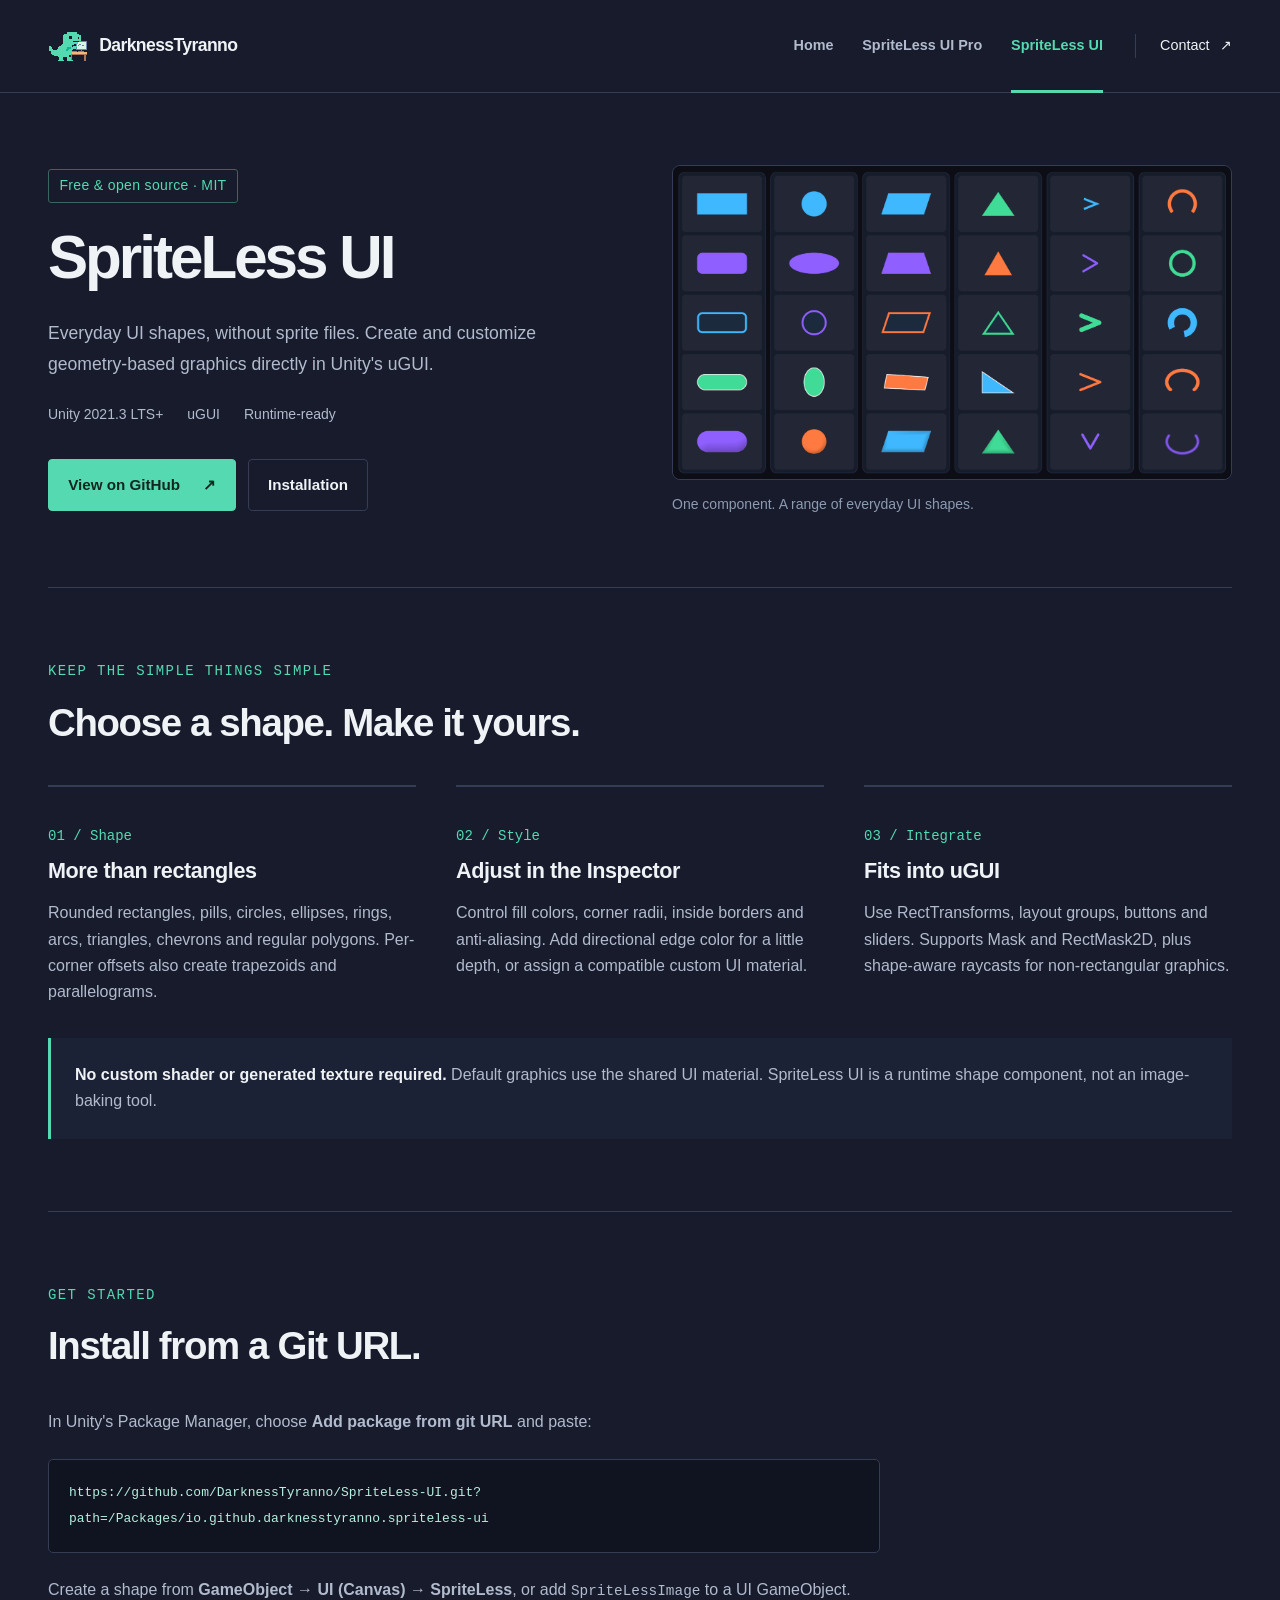
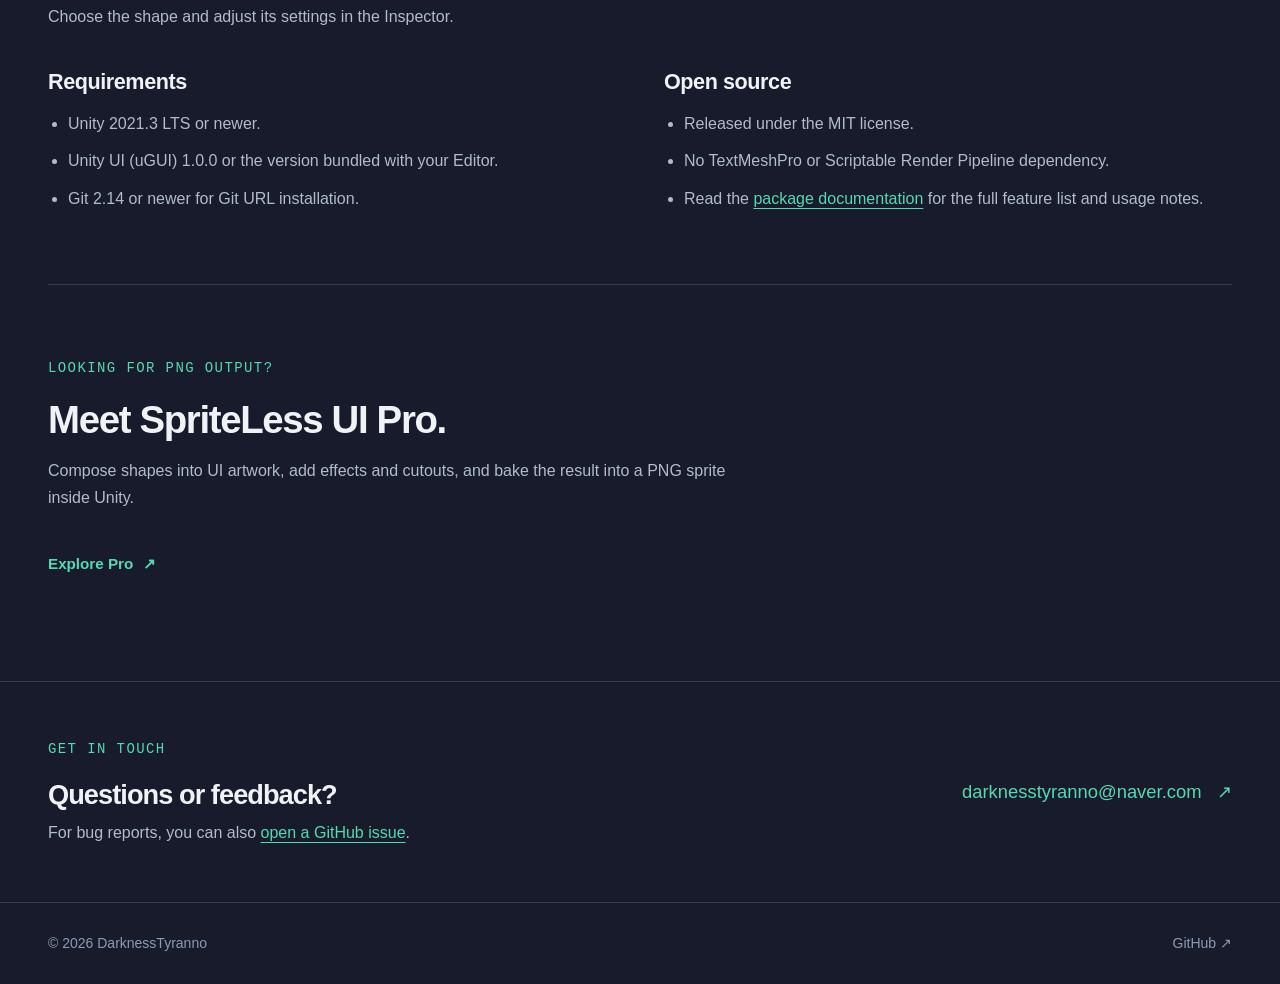
==== spriteless-ui/index.html @ c5935860 "feat: launch DarknessTyranno publisher website" ====
<!doctype html>
<html lang="en">
<head>
  <meta charset="utf-8">
  <meta name="viewport" content="width=device-width, initial-scale=1">
  <meta name="description" content="Free, MIT-licensed procedural graphics for Unity uGUI. Create rounded rectangles, circles, polygons, rings and more without sprite files.">
  <meta name="theme-color" content="#171b2c">
  <title>SpriteLess UI — Free procedural uGUI shapes | DarknessTyranno</title>
  <link rel="canonical" href="https://darknesstyranno.github.io/spriteless-ui/">
  <link rel="icon" type="image/png" href="../assets/dinosaur.png">
  <link rel="stylesheet" href="../styles.css">
</head>
<body>
  <a class="skip-link" href="#main">Skip to content</a>
  <header class="site-header"><div class="shell header-inner">
    <a class="brand" href="../" aria-label="DarknessTyranno home"><img src="../assets/dinosaur.png" width="40" height="40" alt=""><span>DarknessTyranno</span></a>
    <nav class="main-nav" aria-label="Main navigation"><a href="../">Home</a><a href="../spriteless-ui-pro/">SpriteLess UI Pro</a><a href="./" aria-current="page">SpriteLess UI</a></nav>
    <a class="header-contact" href="mailto:darknesstyranno@naver.com">Contact <span aria-hidden="true">↗</span></a>
  </div></header>
  <main id="main">
    <section class="shell asset-hero" aria-labelledby="core-heading">
      <div>
        <span class="tag tag-mint">Free &amp; open source · MIT</span>
        <h1 id="core-heading">SpriteLess UI</h1>
        <p class="lead">Everyday UI shapes, without sprite files. Create and customize geometry-based graphics directly in Unity's uGUI.</p>
        <div class="asset-meta"><span>Unity 2021.3 LTS+</span><span>uGUI</span><span>Runtime-ready</span></div>
        <div class="button-row"><a class="button" href="https://github.com/DarknessTyranno/SpriteLess-UI">View on GitHub <span aria-hidden="true">↗</span></a><a class="button button-secondary" href="#installation">Installation</a></div>
      </div>
      <figure><div class="core-preview"><img src="../assets/core-shapes.png" width="1562" height="875" alt="SpriteLess UI examples: rectangles, circles, quadrilaterals, triangles, chevrons and arcs with different borders and edge effects."></div><figcaption class="figure-caption">One component. A range of everyday UI shapes.</figcaption></figure>
    </section>

    <section class="shell section" aria-labelledby="features-heading">
      <div class="section-heading"><p class="eyebrow">Keep the simple things simple</p><h2 id="features-heading">Choose a shape. Make it yours.</h2></div>
      <div class="feature-grid">
        <article class="feature"><p class="feature-label">01 / Shape</p><h3>More than rectangles</h3><p>Rounded rectangles, pills, circles, ellipses, rings, arcs, triangles, chevrons and regular polygons. Per-corner offsets also create trapezoids and parallelograms.</p></article>
        <article class="feature"><p class="feature-label">02 / Style</p><h3>Adjust in the Inspector</h3><p>Control fill colors, corner radii, inside borders and anti-aliasing. Add directional edge color for a little depth, or assign a compatible custom UI material.</p></article>
        <article class="feature"><p class="feature-label">03 / Integrate</p><h3>Fits into uGUI</h3><p>Use RectTransforms, layout groups, buttons and sliders. Supports Mask and RectMask2D, plus shape-aware raycasts for non-rectangular graphics.</p></article>
      </div>
      <aside class="note"><p><strong>No custom shader or generated texture required.</strong> Default graphics use the shared UI material. SpriteLess UI is a runtime shape component, not an image-baking tool.</p></aside>
    </section>

    <section class="shell section" id="installation" aria-labelledby="installation-heading">
      <div class="section-heading"><p class="eyebrow">Get started</p><h2 id="installation-heading">Install from a Git URL.</h2></div>
      <div class="install-copy">
        <p>In Unity's Package Manager, choose <strong>Add package from git URL</strong> and paste:</p>
        <pre class="code-block"><code>https://github.com/DarknessTyranno/SpriteLess-UI.git?path=/Packages/io.github.darknesstyranno.spriteless-ui</code></pre>
        <p style="margin-top: 1.5rem">Create a shape from <strong>GameObject → UI (Canvas) → SpriteLess</strong>, or add <code>SpriteLessImage</code> to a UI GameObject. Choose the shape and adjust its settings in the Inspector.</p>
      </div>
      <div class="requirements" style="margin-top: 2.5rem">
        <div><h3>Requirements</h3><ul><li>Unity 2021.3 LTS or newer.</li><li>Unity UI (uGUI) 1.0.0 or the version bundled with your Editor.</li><li>Git 2.14 or newer for Git URL installation.</li></ul></div>
        <div><h3>Open source</h3><ul><li>Released under the MIT license.</li><li>No TextMeshPro or Scriptable Render Pipeline dependency.</li><li>Read the <a href="https://github.com/DarknessTyranno/SpriteLess-UI/blob/main/Packages/io.github.darknesstyranno.spriteless-ui/README.md">package documentation</a> for the full feature list and usage notes.</li></ul></div>
      </div>
    </section>

    <section class="shell section" aria-labelledby="pro-link-heading"><div class="section-heading"><p class="eyebrow">Looking for PNG output?</p><h2 id="pro-link-heading">Meet SpriteLess UI Pro.</h2><p>Compose shapes into UI artwork, add effects and cutouts, and bake the result into a PNG sprite inside Unity.</p></div><a class="text-link" href="../spriteless-ui-pro/">Explore Pro <span aria-hidden="true">↗</span></a></section>
    <section class="contact-section" aria-labelledby="contact-heading"><div class="shell contact-inner"><div><p class="eyebrow">Get in touch</p><h2 id="contact-heading">Questions or feedback?</h2><p>For bug reports, you can also <a class="inline-link" href="https://github.com/DarknessTyranno/SpriteLess-UI/issues">open a GitHub issue</a>.</p></div><a class="contact-email" href="mailto:darknesstyranno@naver.com?subject=SpriteLess%20UI">darknesstyranno@naver.com <span aria-hidden="true">↗</span></a></div></section>
  </main>
  <footer class="shell site-footer"><p>© 2026 DarknessTyranno</p><a href="https://github.com/DarknessTyranno">GitHub <span aria-hidden="true">↗</span></a></footer>
</body>
</html>
---- styles.css ----
:root {
  color-scheme: dark;
  --bg: #171b2c;
  --panel: #1c2235;
  --panel-hover: #222a3f;
  --ink: #f0f3f6;
  --muted: #b1bbcc;
  --subtle: #8d9bb2;
  --line: #343d53;
  --mint: #55d9b0;
  --gold: #dccca9;
  font-family: -apple-system, BlinkMacSystemFont, "Segoe UI", sans-serif;
  font-size: 16px;
  background: var(--bg);
  color: var(--ink);
}
* { box-sizing: border-box; }
html { scroll-behavior: smooth; scroll-padding-top: 1.5rem; }
body { margin: 0; line-height: 1.65; overflow-wrap: anywhere; }
a { color: inherit; text-decoration: none; }
a:focus-visible, summary:focus-visible { outline: 3px solid var(--mint); outline-offset: 6px; }
img { display: block; max-width: 100%; height: auto; }
h1, h2, h3, p, figure { margin: 0; }
h1, h2, h3 { line-height: 1.15; }
h1 { font-size: clamp(2.7rem, 4.7vw, 4.25rem); font-weight: 720; letter-spacing: -.05em; }
h2 { font-size: clamp(1.8rem, 3vw, 2.5rem); letter-spacing: -.035em; font-weight: 650; }
h3 { font-size: 1.35rem; letter-spacing: -.02em; font-weight: 650; }
p { color: var(--muted); }
::selection { background: var(--mint); color: var(--bg); }
.shell { width: min(1184px, calc(100% - 6rem)); margin-inline: auto; }
.shell > *, .home-hero > *, .asset-hero > *, .tool-grid > *, .component > * { min-width: 0; }
.skip-link { position: absolute; z-index: 10; top: .5rem; left: 1rem; padding: .75rem 1rem; background: var(--mint); color: var(--bg); transform: translateY(-200%); }
.skip-link:focus { transform: translateY(0); }
.site-header { border-bottom: 1px solid var(--line); }
.header-inner { display: flex; flex-wrap: wrap; min-height: 92px; align-items: center; gap: 2rem; }
.brand { display: flex; align-items: center; gap: .7rem; max-width: 100%; font-size: 1.1rem; font-weight: 700; letter-spacing: -.035em; }
.brand img { image-rendering: pixelated; flex: 0 0 40px; }
.main-nav { display: flex; flex-wrap: wrap; align-self: stretch; margin-left: auto; gap: 0 1.8rem; }
.main-nav a { display: flex; align-items: center; min-height: 48px; position: relative; color: var(--muted); font-size: .9rem; font-weight: 550; }
.main-nav a:hover, .header-contact:hover, .site-footer a:hover { color: var(--mint); }
.main-nav a[aria-current="page"] { color: var(--mint); }
.main-nav a[aria-current="page"]::after { content: ""; position: absolute; height: 3px; inset: auto 0 -1px; background: var(--mint); }
.header-contact { font-size: .9rem; white-space: nowrap; padding-left: 1.5rem; border-left: 1px solid var(--line); }
.header-contact span { margin-left: .4rem; }
.eyebrow { color: var(--mint); font-family: ui-monospace, "Cascadia Code", monospace; font-size: .875rem; letter-spacing: .1em; text-transform: uppercase; margin-bottom: 1.1rem; }
.accent { color: var(--mint); }
.lead { font-size: 1.17rem; line-height: 1.75; max-width: 35rem; margin-top: 1.6rem; }
.home-hero { display: grid; grid-template-columns: 1fr 1.13fr; align-items: center; gap: 2.75rem; padding-block: 6.25rem 6.75rem; }
.hero-copy .button { margin-top: 2.25rem; }
.brand-art img { width: 100%; image-rendering: pixelated; }
.button { display: inline-flex; justify-content: center; align-items: center; gap: 1.4rem; min-height: 48px; padding: .8rem 1.2rem; background: var(--mint); color: #12271f; border: 1px solid var(--mint); border-radius: 4px; font-size: .95rem; font-weight: 650; transition: background .15s, transform .15s; }
.button:hover { background: #7de9c7; transform: translateY(-2px); }
.button-secondary { background: transparent; border-color: var(--line); color: var(--ink); }
.button-secondary:hover { background: var(--panel-hover); }
.button-row { display: flex; flex-wrap: wrap; gap: .75rem; margin-top: 2rem; }
.section { padding-block: 4.5rem; border-top: 1px solid var(--line); }
.section-heading { margin-bottom: 2.5rem; }
.section-heading p:not(.eyebrow) { margin-top: 1rem; max-width: 44rem; }
.tools-section { padding-top: 3.5rem; }
.tool-grid { display: grid; grid-template-columns: repeat(2, 1fr); gap: 1.5rem; }
.tool-card { display: flex; flex-direction: column; padding: 2rem; border: 1px solid var(--line); border-radius: 8px; background: var(--panel); transition: background .2s, border-color .2s; }
.tool-card:hover { background: var(--panel-hover); border-color: var(--mint); }
.tool-card-top { display: flex; justify-content: space-between; flex-wrap: wrap; align-items: center; gap: .5rem; margin-bottom: 2.5rem; }
.tool-number { font-family: ui-monospace, monospace; color: var(--subtle); font-size: .875rem; }
.tag { display: inline-flex; width: fit-content; max-width: 100%; font-size: .875rem; line-height: 1.4; letter-spacing: .025em; padding: .4rem .65rem; color: var(--gold); border: 1px solid #5b5147; border-radius: 3px; }
.tag-mint { color: var(--mint); border-color: #39665d; }
.tool-card h3 { font-size: 1.8rem; }
.tool-card p { margin-top: 1rem; margin-bottom: 2rem; }
.text-link { display: inline-flex; gap: .6rem; align-items: center; color: var(--mint); font-size: .95rem; font-weight: 600; margin-top: auto; }
a.text-link:hover { text-decoration: underline; text-underline-offset: 5px; }
.contact-section { border-top: 1px solid var(--line); border-bottom: 1px solid var(--line); margin-top: 2rem; }
.contact-inner { display: flex; justify-content: space-between; align-items: center; gap: 2rem; padding-block: 3.5rem; }
.contact-inner h2 { font-size: 1.7rem; }
.contact-inner p:not(.eyebrow) { margin-top: .6rem; }
.contact-email { color: var(--mint); font-size: 1.15rem; text-underline-offset: 6px; overflow-wrap: anywhere; }
.contact-email:hover { text-decoration: underline; }
.contact-email span { margin-left: .65rem; }
.site-footer { display: flex; justify-content: space-between; gap: 1rem; padding-block: 1.8rem; font-size: .875rem; }
.site-footer p, .site-footer a { color: var(--subtle); }
.asset-hero { display: grid; grid-template-columns: 1fr 1fr; align-items: center; gap: 4rem; padding-block: 4.5rem; }
.asset-hero h1 { margin-top: 1.25rem; }
.asset-hero .lead { font-size: 1.1rem; }
.asset-hero h1 .pro-label { font-weight: 500; color: var(--mint); }
.asset-meta { display: flex; flex-wrap: wrap; gap: .75rem 1.5rem; margin-top: 1.5rem; font-size: .875rem; color: var(--muted); }
.showcase-board { display: grid; grid-template-columns: repeat(2, minmax(0, 1fr)); gap: .85rem; background: #131725; border: 1px solid var(--line); padding: 1.1rem; border-radius: 10px; }
.showcase-tile { display: grid; place-items: center; min-height: 128px; padding: .7rem; background: #232a3e; border-radius: 5px; }
.showcase-tile img { width: 100%; max-height: 150px; object-fit: contain; }
.showcase-tile.tall { grid-row: span 2; }
.showcase-tile.tall img { max-height: 290px; }
.figure-caption { margin-top: .9rem; color: var(--subtle); font-size: .875rem; line-height: 1.5; }
.feature-grid { display: grid; grid-template-columns: repeat(3, 1fr); gap: 2.5rem; }
.feature { border-top: 2px solid var(--line); padding-top: 1.4rem; }
.feature .feature-label { font-size: .875rem; color: var(--mint); font-family: ui-monospace, monospace; margin-bottom: .7rem; }
.feature p { margin-top: 1rem; }
.gallery { display: grid; grid-template-columns: repeat(3, 1fr); gap: 1rem; }
.gallery figure { background: var(--panel); border: 1px solid var(--line); border-radius: 6px; overflow: hidden; }
.gallery .gallery-image { display: grid; place-items: center; min-height: 210px; padding: 1.6rem; background: #20273a; }
.gallery img { width: 100%; max-height: 170px; object-fit: contain; }
.gallery figcaption { padding: 1rem 1.2rem; color: var(--muted); font-size: .95rem; }
.steps { display: grid; grid-template-columns: repeat(3, 1fr); gap: 2rem; list-style: none; padding: 0; margin: 0; counter-reset: steps; }
.steps li { counter-increment: steps; border-left: 1px solid var(--line); padding-left: 1.5rem; }
.steps li::before { content: "0" counter(steps); display: block; color: var(--mint); font-family: ui-monospace, monospace; margin-bottom: 1.3rem; }
.steps p { margin-top: .9rem; }
.component-list { border-top: 1px solid var(--line); }
.component { display: grid; grid-template-columns: 1fr 2fr; gap: 2.5rem; padding-block: 1.65rem; border-bottom: 1px solid var(--line); }
.component h3 { font-size: 1.1rem; }
.component .component-kind { display: block; margin-top: .5rem; font-size: .875rem; color: var(--subtle); }
.component p { max-width: 46rem; }
.note { margin-top: 2rem; padding: 1.5rem; border-left: 3px solid var(--mint); background: var(--panel); }
.note strong { color: var(--ink); }
.note p + p { margin-top: .8rem; }
.requirements { display: grid; grid-template-columns: 1fr 1fr; gap: 3rem; }
.requirements ul { color: var(--muted); margin: 1rem 0 0; padding-left: 1.25rem; }
.requirements li + li { margin-top: .7rem; }
.requirements a { color: var(--mint); text-decoration: underline; text-underline-offset: 4px; }
.core-preview { border: 1px solid var(--line); border-radius: 8px; overflow: hidden; }
.core-preview img { width: 100%; }
.code-block { padding: 1.25rem; margin: 1.5rem 0 0; background: #101420; border: 1px solid var(--line); border-radius: 5px; color: #b6efdd; font-size: .9rem; line-height: 1.8; white-space: pre-wrap; overflow-wrap: anywhere; }
code { font-family: ui-monospace, "Cascadia Code", Consolas, monospace; font-size: .9em; }
.install-copy { max-width: 52rem; margin-top: 1.4rem; }
.install-copy p + p { margin-top: 1rem; }
.inline-link { color: var(--mint); text-decoration: underline; text-underline-offset: 4px; }
@media (min-width: 1500px) { .home-hero { padding-block: 7.5rem; } }
@media (max-width: 1050px) {
  .shell { width: min(1184px, calc(100% - 3rem)); }
  .header-inner { gap: 1.3rem; }
  .main-nav { gap: 0 1.3rem; }
  .header-contact { display: none; }
  .home-hero { gap: 1.5rem; padding-block: 4rem; }
  .asset-hero { gap: 2rem; }
  .contact-inner { align-items: flex-start; flex-direction: column; }
}
@media (max-width: 760px) {
  .shell { width: calc(100% - 2.5rem); }
  .header-inner { min-height: auto; flex-wrap: wrap; gap: 0; padding-top: 1rem; }
  .brand { font-size: 1.1rem; }
  .main-nav { flex-basis: 100%; margin: .75rem 0 0; gap: 0 1.6rem; min-height: 52px; }
  .main-nav a { font-size: .875rem; }
  .home-hero, .asset-hero { grid-template-columns: 1fr; padding-block: 3rem; }
  .home-hero { gap: 1.25rem; }
  .home-hero h1 { max-width: 15ch; }
  .lead { font-size: 1.1rem; }
  .brand-art { max-width: 540px; width: 100%; margin-inline: auto; }
  .tool-grid, .feature-grid, .steps, .requirements { grid-template-columns: 1fr; }
  .section { padding-block: 3rem; }
  .section-heading { margin-bottom: 2rem; }
  .tool-card { padding: 1.5rem; }
  .tool-card-top { margin-bottom: 1.7rem; }
  .feature-grid { gap: 1.75rem; }
  .gallery { grid-template-columns: repeat(2, 1fr); }
  .gallery .gallery-image { min-height: 150px; padding: 1rem; }
  .gallery img { max-height: 125px; }
  .component { grid-template-columns: 1fr; gap: 1rem; }
  .contact-inner { padding-block: 2.5rem; }
  .contact-email { font-size: 1rem; }
}
@media (max-width: 370px) {
  .main-nav { gap: 0 1rem; }
  .main-nav a { font-size: .875rem; }
  .gallery { grid-template-columns: 1fr; }
  .button-row { flex-direction: column; align-items: stretch; }
}
@media (prefers-reduced-motion: reduce) {
  html { scroll-behavior: auto; }
  *, *::before, *::after { transition: none !important; animation: none !important; }
}
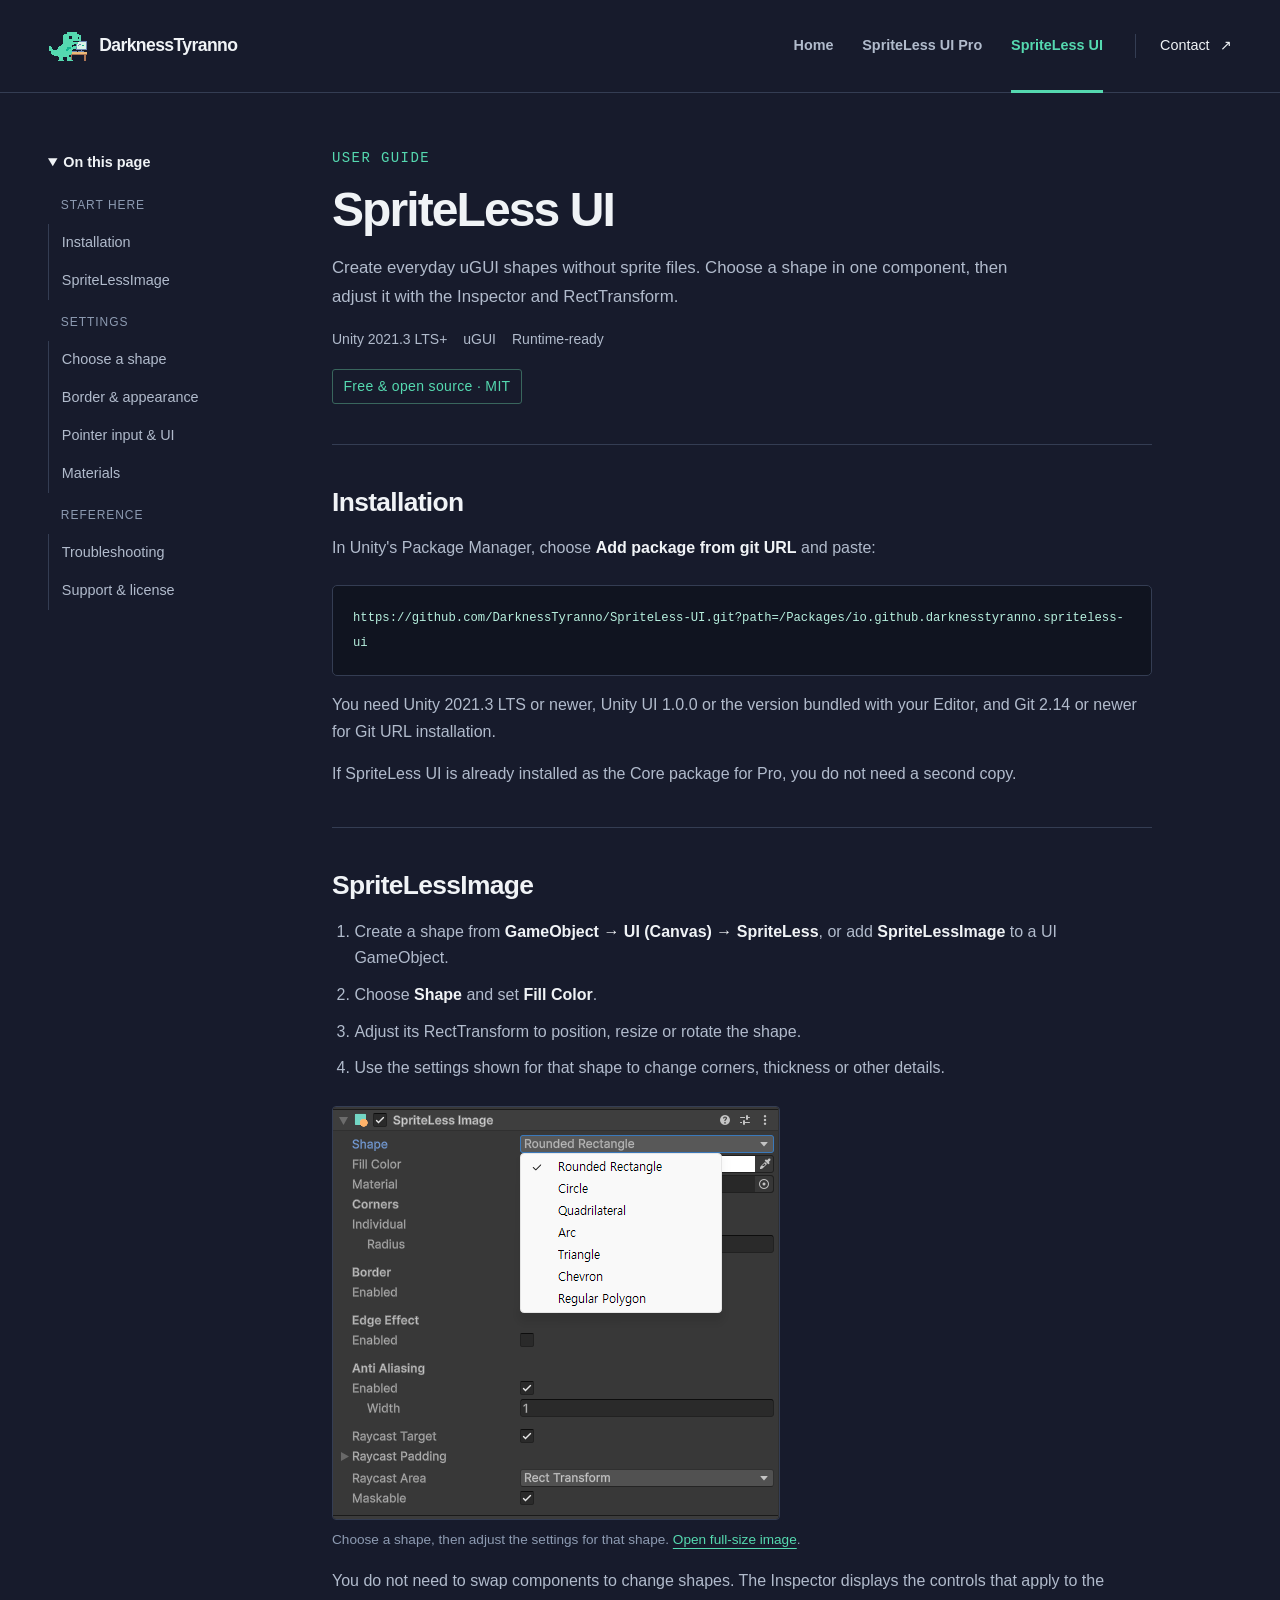
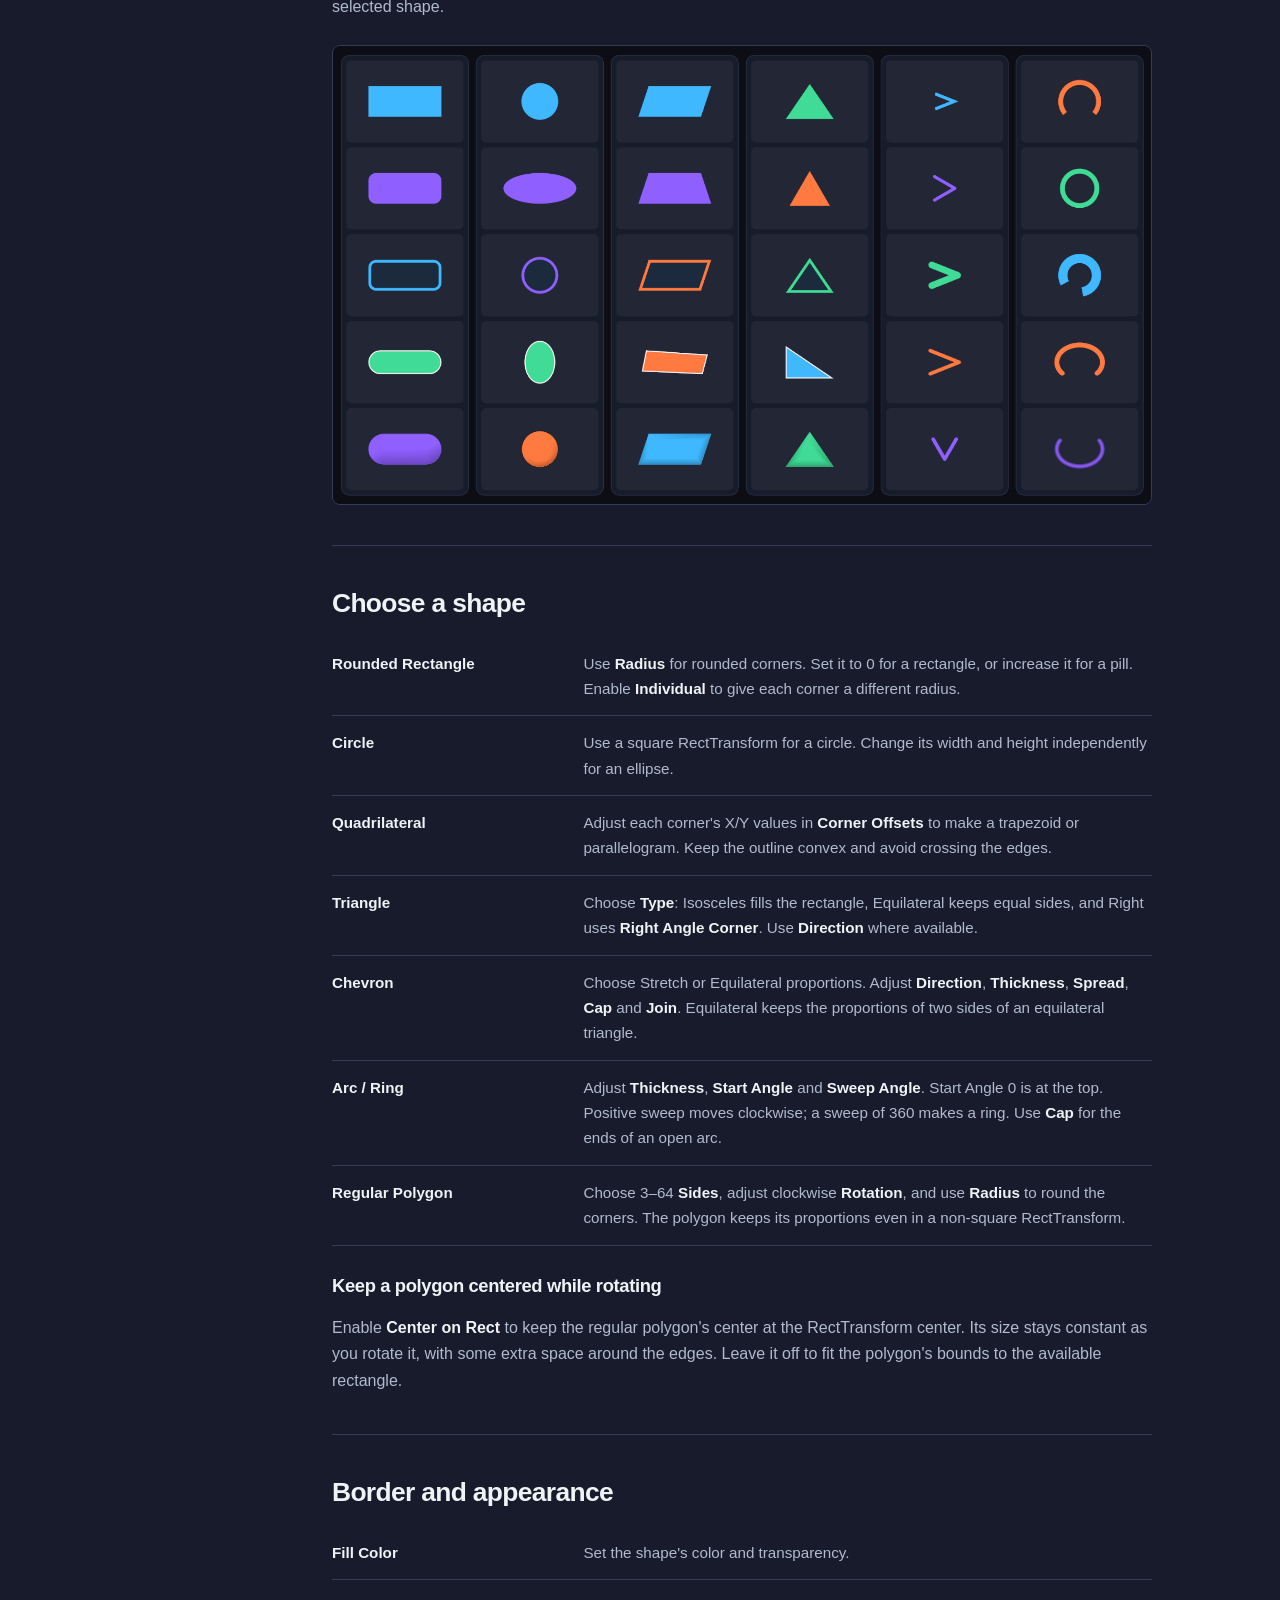
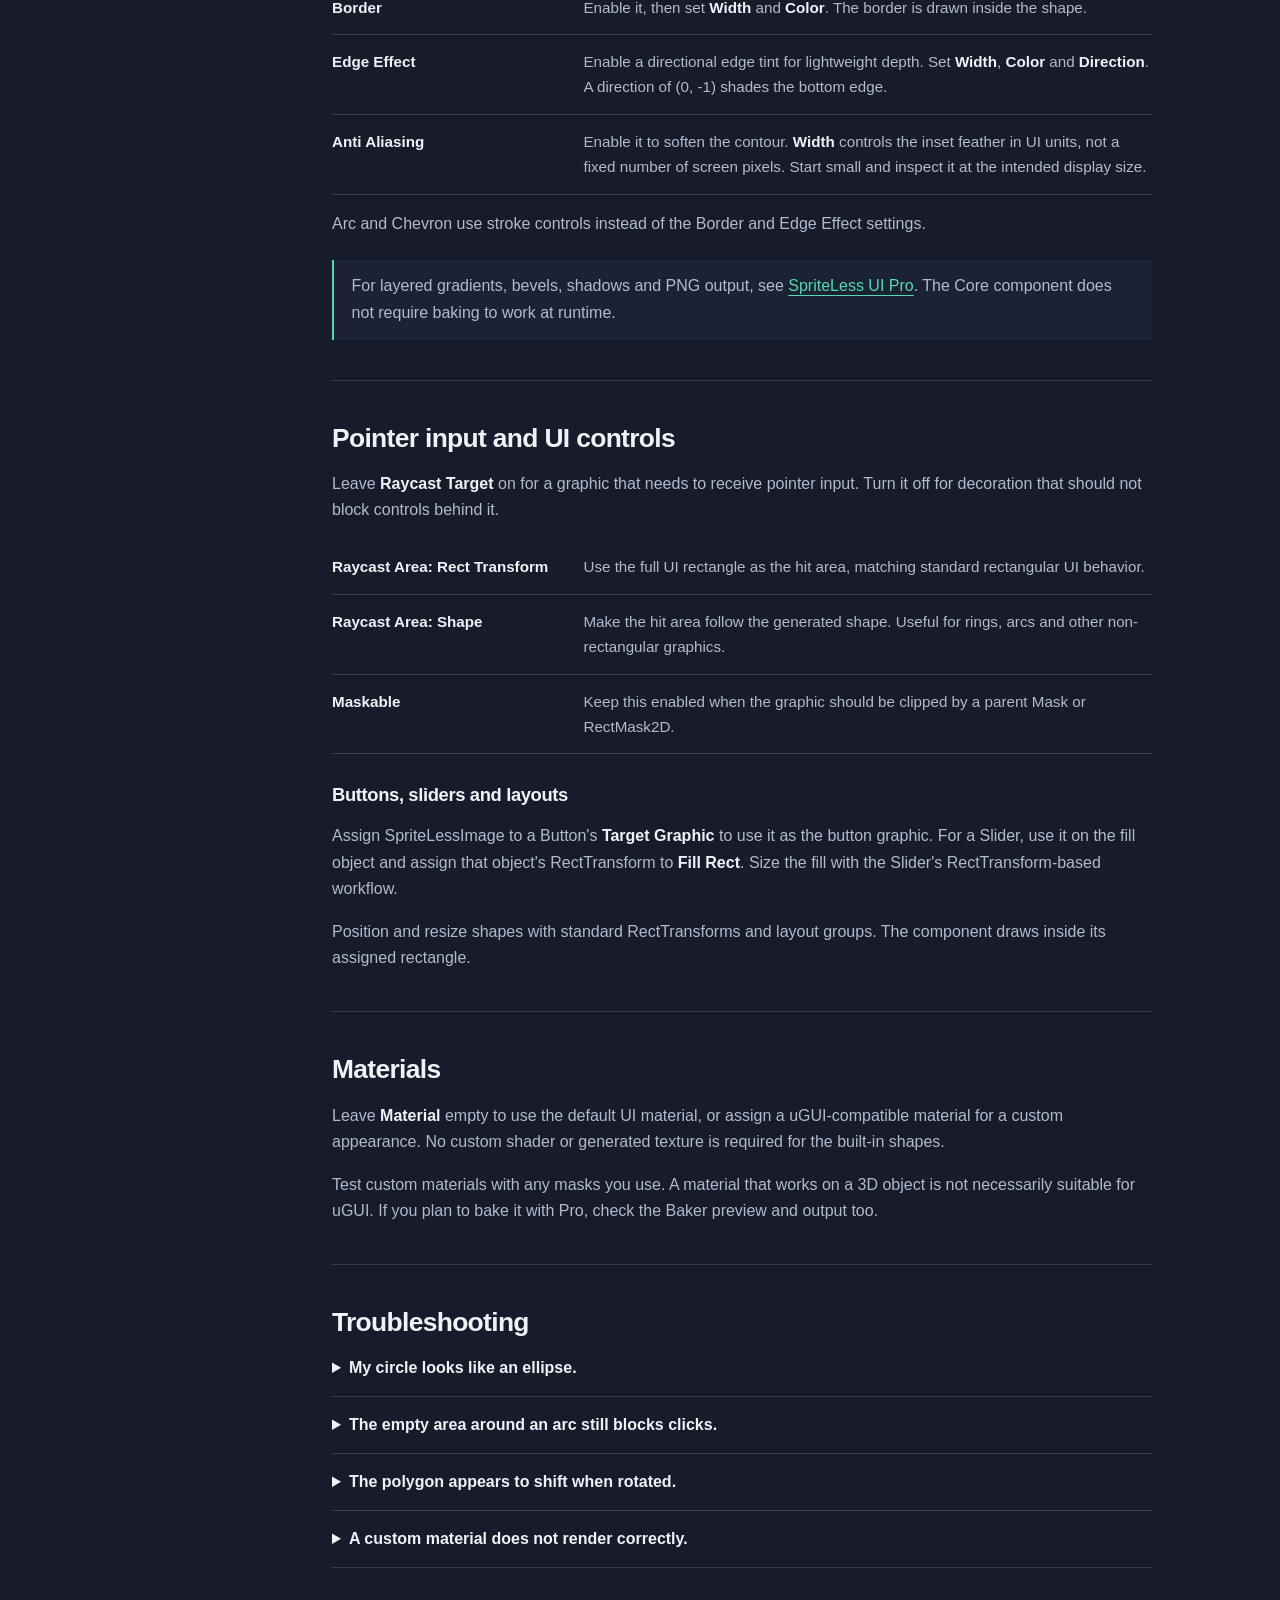
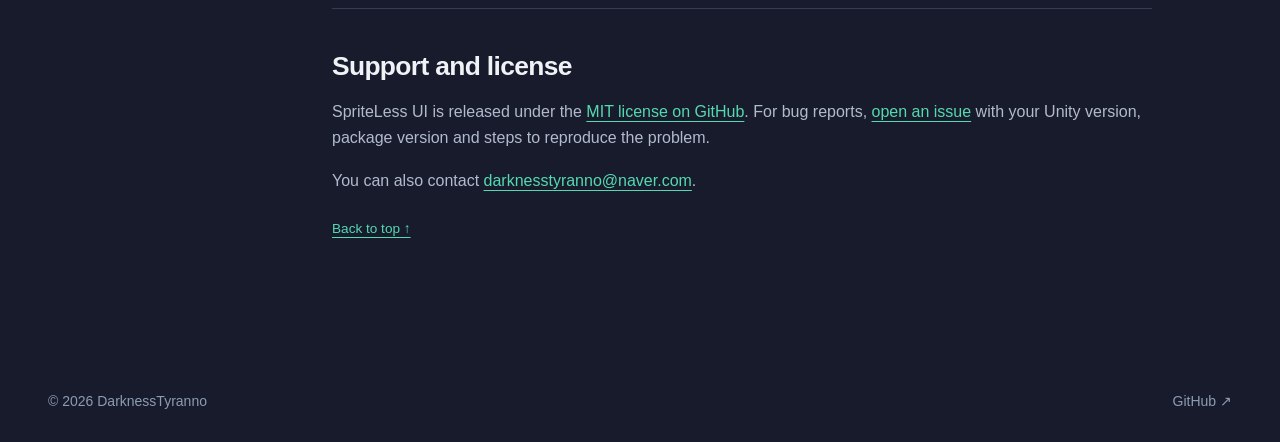
==== commit cb780fd0: "docs: turn asset pages into illustrated user guides" ====
--- a/spriteless-ui/index.html
+++ b/spriteless-ui/index.html
@@ -3,12 +3,13 @@
 <head>
   <meta charset="utf-8">
   <meta name="viewport" content="width=device-width, initial-scale=1">
-  <meta name="description" content="Free, MIT-licensed procedural graphics for Unity uGUI. Create rounded rectangles, circles, polygons, rings and more without sprite files.">
+  <meta name="description" content="SpriteLess UI user guide. Install the free Unity package and use SpriteLessImage shapes, borders, rounded corners, materials and shape-aware raycasts.">
   <meta name="theme-color" content="#171b2c">
-  <title>SpriteLess UI — Free procedural uGUI shapes | DarknessTyranno</title>
+  <title>SpriteLess UI — User Guide | DarknessTyranno</title>
   <link rel="canonical" href="https://darknesstyranno.github.io/spriteless-ui/">
   <link rel="icon" type="image/png" href="../assets/dinosaur.png">
   <link rel="stylesheet" href="../styles.css">
+  <link rel="stylesheet" href="../docs.css">
 </head>
 <body>
   <a class="skip-link" href="#main">Skip to content</a>
@@ -17,44 +18,109 @@
     <nav class="main-nav" aria-label="Main navigation"><a href="../">Home</a><a href="../spriteless-ui-pro/">SpriteLess UI Pro</a><a href="./" aria-current="page">SpriteLess UI</a></nav>
     <a class="header-contact" href="mailto:darknesstyranno@naver.com">Contact <span aria-hidden="true">↗</span></a>
   </div></header>
-  <main id="main">
-    <section class="shell asset-hero" aria-labelledby="core-heading">
-      <div>
+  <div class="shell docs-layout">
+    <aside class="docs-sidebar">
+      <details open>
+        <summary>On this page</summary>
+        <nav aria-label="User guide contents">
+          <div class="nav-group"><p class="nav-label">Start here</p><a href="#installation">Installation</a><a href="#image">SpriteLessImage</a></div>
+          <div class="nav-group"><p class="nav-label">Settings</p><a href="#shapes">Choose a shape</a><a href="#appearance">Border &amp; appearance</a><a href="#interaction">Pointer input &amp; UI</a><a href="#materials">Materials</a></div>
+          <div class="nav-group"><p class="nav-label">Reference</p><a href="#troubleshooting">Troubleshooting</a><a href="#support">Support &amp; license</a></div>
+        </nav>
+      </details>
+    </aside>
+    <main class="docs-content" id="main">
+      <header class="docs-title">
+        <p class="eyebrow">User guide</p>
+        <h1>SpriteLess UI</h1>
+        <p class="lead">Create everyday uGUI shapes without sprite files. Choose a shape in one component, then adjust it with the Inspector and RectTransform.</p>
+        <div class="asset-meta"><span>Unity 2021.3 LTS+</span><span>uGUI</span><span>Runtime-ready</span></div>
         <span class="tag tag-mint">Free &amp; open source · MIT</span>
-        <h1 id="core-heading">SpriteLess UI</h1>
-        <p class="lead">Everyday UI shapes, without sprite files. Create and customize geometry-based graphics directly in Unity's uGUI.</p>
-        <div class="asset-meta"><span>Unity 2021.3 LTS+</span><span>uGUI</span><span>Runtime-ready</span></div>
-        <div class="button-row"><a class="button" href="https://github.com/DarknessTyranno/SpriteLess-UI">View on GitHub <span aria-hidden="true">↗</span></a><a class="button button-secondary" href="#installation">Installation</a></div>
-      </div>
-      <figure><div class="core-preview"><img src="../assets/core-shapes.png" width="1562" height="875" alt="SpriteLess UI examples: rectangles, circles, quadrilaterals, triangles, chevrons and arcs with different borders and edge effects."></div><figcaption class="figure-caption">One component. A range of everyday UI shapes.</figcaption></figure>
-    </section>
+      </header>
 
-    <section class="shell section" aria-labelledby="features-heading">
-      <div class="section-heading"><p class="eyebrow">Keep the simple things simple</p><h2 id="features-heading">Choose a shape. Make it yours.</h2></div>
-      <div class="feature-grid">
-        <article class="feature"><p class="feature-label">01 / Shape</p><h3>More than rectangles</h3><p>Rounded rectangles, pills, circles, ellipses, rings, arcs, triangles, chevrons and regular polygons. Per-corner offsets also create trapezoids and parallelograms.</p></article>
-        <article class="feature"><p class="feature-label">02 / Style</p><h3>Adjust in the Inspector</h3><p>Control fill colors, corner radii, inside borders and anti-aliasing. Add directional edge color for a little depth, or assign a compatible custom UI material.</p></article>
-        <article class="feature"><p class="feature-label">03 / Integrate</p><h3>Fits into uGUI</h3><p>Use RectTransforms, layout groups, buttons and sliders. Supports Mask and RectMask2D, plus shape-aware raycasts for non-rectangular graphics.</p></article>
-      </div>
-      <aside class="note"><p><strong>No custom shader or generated texture required.</strong> Default graphics use the shared UI material. SpriteLess UI is a runtime shape component, not an image-baking tool.</p></aside>
-    </section>
-
-    <section class="shell section" id="installation" aria-labelledby="installation-heading">
-      <div class="section-heading"><p class="eyebrow">Get started</p><h2 id="installation-heading">Install from a Git URL.</h2></div>
-      <div class="install-copy">
+      <section class="doc-section" id="installation" aria-labelledby="installation-heading">
+        <h2 id="installation-heading">Installation</h2>
         <p>In Unity's Package Manager, choose <strong>Add package from git URL</strong> and paste:</p>
         <pre class="code-block"><code>https://github.com/DarknessTyranno/SpriteLess-UI.git?path=/Packages/io.github.darknesstyranno.spriteless-ui</code></pre>
-        <p style="margin-top: 1.5rem">Create a shape from <strong>GameObject → UI (Canvas) → SpriteLess</strong>, or add <code>SpriteLessImage</code> to a UI GameObject. Choose the shape and adjust its settings in the Inspector.</p>
-      </div>
-      <div class="requirements" style="margin-top: 2.5rem">
-        <div><h3>Requirements</h3><ul><li>Unity 2021.3 LTS or newer.</li><li>Unity UI (uGUI) 1.0.0 or the version bundled with your Editor.</li><li>Git 2.14 or newer for Git URL installation.</li></ul></div>
-        <div><h3>Open source</h3><ul><li>Released under the MIT license.</li><li>No TextMeshPro or Scriptable Render Pipeline dependency.</li><li>Read the <a href="https://github.com/DarknessTyranno/SpriteLess-UI/blob/main/Packages/io.github.darknesstyranno.spriteless-ui/README.md">package documentation</a> for the full feature list and usage notes.</li></ul></div>
-      </div>
-    </section>
+        <p>You need Unity 2021.3 LTS or newer, Unity UI 1.0.0 or the version bundled with your Editor, and Git 2.14 or newer for Git URL installation.</p>
+        <p>If SpriteLess UI is already installed as the Core package for Pro, you do not need a second copy.</p>
+      </section>
 
-    <section class="shell section" aria-labelledby="pro-link-heading"><div class="section-heading"><p class="eyebrow">Looking for PNG output?</p><h2 id="pro-link-heading">Meet SpriteLess UI Pro.</h2><p>Compose shapes into UI artwork, add effects and cutouts, and bake the result into a PNG sprite inside Unity.</p></div><a class="text-link" href="../spriteless-ui-pro/">Explore Pro <span aria-hidden="true">↗</span></a></section>
-    <section class="contact-section" aria-labelledby="contact-heading"><div class="shell contact-inner"><div><p class="eyebrow">Get in touch</p><h2 id="contact-heading">Questions or feedback?</h2><p>For bug reports, you can also <a class="inline-link" href="https://github.com/DarknessTyranno/SpriteLess-UI/issues">open a GitHub issue</a>.</p></div><a class="contact-email" href="mailto:darknesstyranno@naver.com?subject=SpriteLess%20UI">darknesstyranno@naver.com <span aria-hidden="true">↗</span></a></div></section>
-  </main>
+      <section class="doc-section" id="image" aria-labelledby="image-heading">
+        <h2 id="image-heading">SpriteLessImage</h2>
+        <ol>
+          <li>Create a shape from <strong>GameObject → UI (Canvas) → SpriteLess</strong>, or add <strong>SpriteLessImage</strong> to a UI GameObject.</li>
+          <li>Choose <strong>Shape</strong> and set <strong>Fill Color</strong>.</li>
+          <li>Adjust its RectTransform to position, resize or rotate the shape.</li>
+          <li>Use the settings shown for that shape to change corners, thickness or other details.</li>
+        </ol>
+        <figure class="doc-screenshot"><a href="../assets/screenshots/core-image.png" aria-label="Open full-size SpriteLessImage Inspector screenshot"><img src="../assets/screenshots/core-image.png" width="446" height="412" loading="lazy" alt="SpriteLessImage Inspector with the Shape menu open, listing the available shapes."></a><figcaption>Choose a shape, then adjust the settings for that shape. <a href="../assets/screenshots/core-image.png">Open full-size image</a>.</figcaption></figure>
+        <p>You do not need to swap components to change shapes. The Inspector displays the controls that apply to the selected shape.</p>
+        <figure class="core-preview"><img src="../assets/core-shapes.png" width="1562" height="875" loading="lazy" alt="Examples of rectangles, circles, quadrilaterals, triangles, chevrons and arcs with different appearances."></figure>
+      </section>
+
+      <section class="doc-section" id="shapes" aria-labelledby="shapes-heading">
+        <h2 id="shapes-heading">Choose a shape</h2>
+        <dl class="doc-fields">
+          <div><dt>Rounded Rectangle</dt><dd>Use <strong>Radius</strong> for rounded corners. Set it to 0 for a rectangle, or increase it for a pill. Enable <strong>Individual</strong> to give each corner a different radius.</dd></div>
+          <div><dt>Circle</dt><dd>Use a square RectTransform for a circle. Change its width and height independently for an ellipse.</dd></div>
+          <div><dt>Quadrilateral</dt><dd>Adjust each corner's X/Y values in <strong>Corner Offsets</strong> to make a trapezoid or parallelogram. Keep the outline convex and avoid crossing the edges.</dd></div>
+          <div><dt>Triangle</dt><dd>Choose <strong>Type</strong>: Isosceles fills the rectangle, Equilateral keeps equal sides, and Right uses <strong>Right Angle Corner</strong>. Use <strong>Direction</strong> where available.</dd></div>
+          <div><dt>Chevron</dt><dd>Choose Stretch or Equilateral proportions. Adjust <strong>Direction</strong>, <strong>Thickness</strong>, <strong>Spread</strong>, <strong>Cap</strong> and <strong>Join</strong>. Equilateral keeps the proportions of two sides of an equilateral triangle.</dd></div>
+          <div><dt>Arc / Ring</dt><dd>Adjust <strong>Thickness</strong>, <strong>Start Angle</strong> and <strong>Sweep Angle</strong>. Start Angle 0 is at the top. Positive sweep moves clockwise; a sweep of 360 makes a ring. Use <strong>Cap</strong> for the ends of an open arc.</dd></div>
+          <div><dt>Regular Polygon</dt><dd>Choose 3–64 <strong>Sides</strong>, adjust clockwise <strong>Rotation</strong>, and use <strong>Radius</strong> to round the corners. The polygon keeps its proportions even in a non-square RectTransform.</dd></div>
+        </dl>
+        <h3>Keep a polygon centered while rotating</h3>
+        <p>Enable <strong>Center on Rect</strong> to keep the regular polygon's center at the RectTransform center. Its size stays constant as you rotate it, with some extra space around the edges. Leave it off to fit the polygon's bounds to the available rectangle.</p>
+      </section>
+
+      <section class="doc-section" id="appearance" aria-labelledby="appearance-heading">
+        <h2 id="appearance-heading">Border and appearance</h2>
+        <dl class="doc-fields">
+          <div><dt>Fill Color</dt><dd>Set the shape's color and transparency.</dd></div>
+          <div><dt>Border</dt><dd>Enable it, then set <strong>Width</strong> and <strong>Color</strong>. The border is drawn inside the shape.</dd></div>
+          <div><dt>Edge Effect</dt><dd>Enable a directional edge tint for lightweight depth. Set <strong>Width</strong>, <strong>Color</strong> and <strong>Direction</strong>. A direction of (0, -1) shades the bottom edge.</dd></div>
+          <div><dt>Anti Aliasing</dt><dd>Enable it to soften the contour. <strong>Width</strong> controls the inset feather in UI units, not a fixed number of screen pixels. Start small and inspect it at the intended display size.</dd></div>
+        </dl>
+        <p>Arc and Chevron use stroke controls instead of the Border and Edge Effect settings.</p>
+        <aside class="doc-note"><p>For layered gradients, bevels, shadows and PNG output, see <a href="../spriteless-ui-pro/#effects">SpriteLess UI Pro</a>. The Core component does not require baking to work at runtime.</p></aside>
+      </section>
+
+      <section class="doc-section" id="interaction" aria-labelledby="interaction-heading">
+        <h2 id="interaction-heading">Pointer input and UI controls</h2>
+        <p>Leave <strong>Raycast Target</strong> on for a graphic that needs to receive pointer input. Turn it off for decoration that should not block controls behind it.</p>
+        <dl class="doc-fields">
+          <div><dt>Raycast Area: Rect Transform</dt><dd>Use the full UI rectangle as the hit area, matching standard rectangular UI behavior.</dd></div>
+          <div><dt>Raycast Area: Shape</dt><dd>Make the hit area follow the generated shape. Useful for rings, arcs and other non-rectangular graphics.</dd></div>
+          <div><dt>Maskable</dt><dd>Keep this enabled when the graphic should be clipped by a parent Mask or RectMask2D.</dd></div>
+        </dl>
+        <h3>Buttons, sliders and layouts</h3>
+        <p>Assign SpriteLessImage to a Button's <strong>Target Graphic</strong> to use it as the button graphic. For a Slider, use it on the fill object and assign that object's RectTransform to <strong>Fill Rect</strong>. Size the fill with the Slider's RectTransform-based workflow.</p>
+        <p>Position and resize shapes with standard RectTransforms and layout groups. The component draws inside its assigned rectangle.</p>
+      </section>
+
+      <section class="doc-section" id="materials" aria-labelledby="materials-heading">
+        <h2 id="materials-heading">Materials</h2>
+        <p>Leave <strong>Material</strong> empty to use the default UI material, or assign a uGUI-compatible material for a custom appearance. No custom shader or generated texture is required for the built-in shapes.</p>
+        <p>Test custom materials with any masks you use. A material that works on a 3D object is not necessarily suitable for uGUI. If you plan to bake it with Pro, check the Baker preview and output too.</p>
+      </section>
+
+      <section class="doc-section" id="troubleshooting" aria-labelledby="troubleshooting-heading">
+        <h2 id="troubleshooting-heading">Troubleshooting</h2>
+        <details class="doc-faq"><summary>My circle looks like an ellipse.</summary><p>Set the RectTransform width and height to the same value for a circle.</p></details>
+        <details class="doc-faq"><summary>The empty area around an arc still blocks clicks.</summary><p>Use <strong>Raycast Area → Shape</strong>. If the whole graphic is decorative, turn off <strong>Raycast Target</strong> instead.</p></details>
+        <details class="doc-faq"><summary>The polygon appears to shift when rotated.</summary><p>Enable <strong>Center on Rect</strong>. This keeps the regular polygon's center and size fixed instead of refitting its bounds at each angle.</p></details>
+        <details class="doc-faq"><summary>A custom material does not render correctly.</summary><p>Clear the <strong>Material</strong> field to check the shape with the default UI material, then verify your custom material's uGUI and masking compatibility.</p></details>
+      </section>
+
+      <section class="doc-section" id="support" aria-labelledby="support-heading">
+        <h2 id="support-heading">Support and license</h2>
+        <p>SpriteLess UI is released under the <a href="https://github.com/DarknessTyranno/SpriteLess-UI">MIT license on GitHub</a>. For bug reports, <a href="https://github.com/DarknessTyranno/SpriteLess-UI/issues">open an issue</a> with your Unity version, package version and steps to reproduce the problem.</p>
+        <p>You can also contact <a href="mailto:darknesstyranno@naver.com?subject=SpriteLess%20UI">darknesstyranno@naver.com</a>.</p>
+        <a class="doc-top" href="#main">Back to top ↑</a>
+      </section>
+    </main>
+  </div>
   <footer class="shell site-footer"><p>© 2026 DarknessTyranno</p><a href="https://github.com/DarknessTyranno">GitHub <span aria-hidden="true">↗</span></a></footer>
 </body>
 </html>
--- a/docs.css
+++ b/docs.css
@@ -0,0 +1,66 @@
+.docs-layout { display: grid; grid-template-columns: 220px minmax(0, 1fr); gap: 4rem; align-items: start; padding-block: 3rem 5rem; }
+.docs-sidebar { position: sticky; top: 1.5rem; max-height: calc(100vh - 3rem); overflow-y: auto; }
+.docs-sidebar summary { cursor: pointer; color: var(--ink); font-size: .9rem; font-weight: 650; padding-block: .6rem; }
+.docs-sidebar nav { padding-block: .75rem; }
+.docs-sidebar a { display: block; padding: .45rem .8rem; border-left: 1px solid var(--line); color: var(--muted); font-size: .9rem; }
+.docs-sidebar a:hover, .docs-sidebar a:focus-visible { color: var(--mint); background: var(--panel); }
+.docs-sidebar .nav-label { color: var(--subtle); font-size: .75rem; letter-spacing: .08em; text-transform: uppercase; margin: 1.15rem 0 .5rem .8rem; }
+.docs-sidebar .nav-label:first-child { margin-top: 0; }
+.docs-sidebar .nav-group + .nav-group { margin-top: .8rem; }
+.docs-content { min-width: 0; max-width: 820px; }
+.docs-title { padding: .4rem 0 2.5rem; }
+.docs-title .eyebrow { margin-bottom: .7rem; }
+.docs-title h1 { font-size: clamp(2rem, 4vw, 3rem); letter-spacing: -.04em; }
+.docs-title .lead { font-size: 1.05rem; max-width: 43rem; margin-top: 1rem; }
+.docs-title .asset-meta { margin-top: 1rem; gap: .5rem 1rem; }
+.docs-title .tag { margin-top: 1.15rem; }
+.doc-section { border-top: 1px solid var(--line); padding-block: 2.5rem; scroll-margin-top: 1.5rem; }
+.doc-section:target > h2 { color: var(--mint); }
+.doc-section h2 { font-size: 1.65rem; line-height: 1.3; letter-spacing: -.025em; }
+.doc-section h3 { margin-top: 1.7rem; font-size: 1.15rem; line-height: 1.4; }
+.doc-section p, .doc-section ul, .doc-section ol, .doc-section dl { margin-top: 1rem; }
+.doc-section li, .doc-section dd { color: var(--muted); }
+.doc-section ul, .doc-section ol { padding-left: 1.4rem; }
+.doc-section li + li { margin-top: .65rem; }
+.doc-section strong { color: var(--ink); font-weight: 600; }
+.doc-section a:not(.button) { color: var(--mint); text-decoration: underline; text-underline-offset: 4px; }
+.doc-kind { display: block; color: var(--subtle); font-size: .8rem; margin-top: .4rem; }
+.doc-note { border-left: 2px solid var(--mint); padding: .85rem 1.1rem; background: var(--panel); margin-top: 1.4rem; }
+.doc-note p:first-child { margin-top: 0; }
+.doc-note.warning { border-color: var(--gold); }
+.doc-fields { margin-bottom: 0; }
+.doc-fields > div { display: grid; grid-template-columns: minmax(135px, 1fr) minmax(0, 2.5fr); gap: 1.5rem; padding: .9rem 0; border-bottom: 1px solid var(--line); }
+.doc-fields dt { font-weight: 600; font-size: .95rem; }
+.doc-fields dd { margin: 0; font-size: .95rem; }
+.doc-example { display: flex; align-items: center; gap: 1.5rem; padding: 1.25rem; background: var(--panel); border: 1px solid var(--line); border-radius: 5px; margin-top: 1.5rem; }
+.doc-example img { width: 150px; max-height: 140px; object-fit: contain; flex: 0 0 auto; }
+.doc-example figcaption { font-size: .9rem; color: var(--muted); }
+.doc-screenshot { margin-top: 1.5rem; }
+.doc-screenshot img { max-height: 720px; width: auto; border: 1px solid var(--line); border-radius: 4px; }
+.doc-screenshot figcaption { margin-top: .6rem; font-size: .85rem; color: var(--subtle); }
+.doc-diagram { margin: 1.2rem 0 0; padding: 1.1rem; background: #101420; border: 1px solid var(--line); font-size: .85rem; white-space: pre-wrap; overflow-wrap: anywhere; line-height: 1.8; }
+.doc-faq { padding-block: 1rem; border-bottom: 1px solid var(--line); }
+.doc-faq summary { cursor: pointer; font-weight: 600; line-height: 1.5; }
+.doc-faq p { margin-top: .75rem; }
+.doc-section .code-block { font-size: .85rem; }
+.doc-section .core-preview { margin-top: 1.5rem; }
+.doc-top { display: inline-block; margin-top: 1.5rem; font-size: .85rem; }
+@media (max-width: 1050px) {
+  .docs-layout { grid-template-columns: 195px minmax(0, 1fr); gap: 2rem; }
+}
+@media (max-width: 850px) {
+  .docs-layout { grid-template-columns: 1fr; gap: 2rem; padding-top: 1.5rem; }
+  .docs-sidebar { position: static; max-height: none; border-bottom: 1px solid var(--line); padding-bottom: .75rem; }
+  .docs-sidebar nav { columns: 2; column-gap: 1rem; }
+  .docs-sidebar .nav-group { break-inside: avoid; padding-bottom: .75rem; }
+  .docs-sidebar .nav-label { margin-top: 0; }
+  .docs-title { padding-top: 0; }
+}
+@media (max-width: 520px) {
+  .doc-fields > div { grid-template-columns: 1fr; gap: .4rem; }
+  .doc-example { flex-direction: column; align-items: flex-start; }
+  .doc-section { padding-block: 2rem; }
+}
+@media (max-width: 370px) {
+  .docs-sidebar nav { columns: 1; }
+}
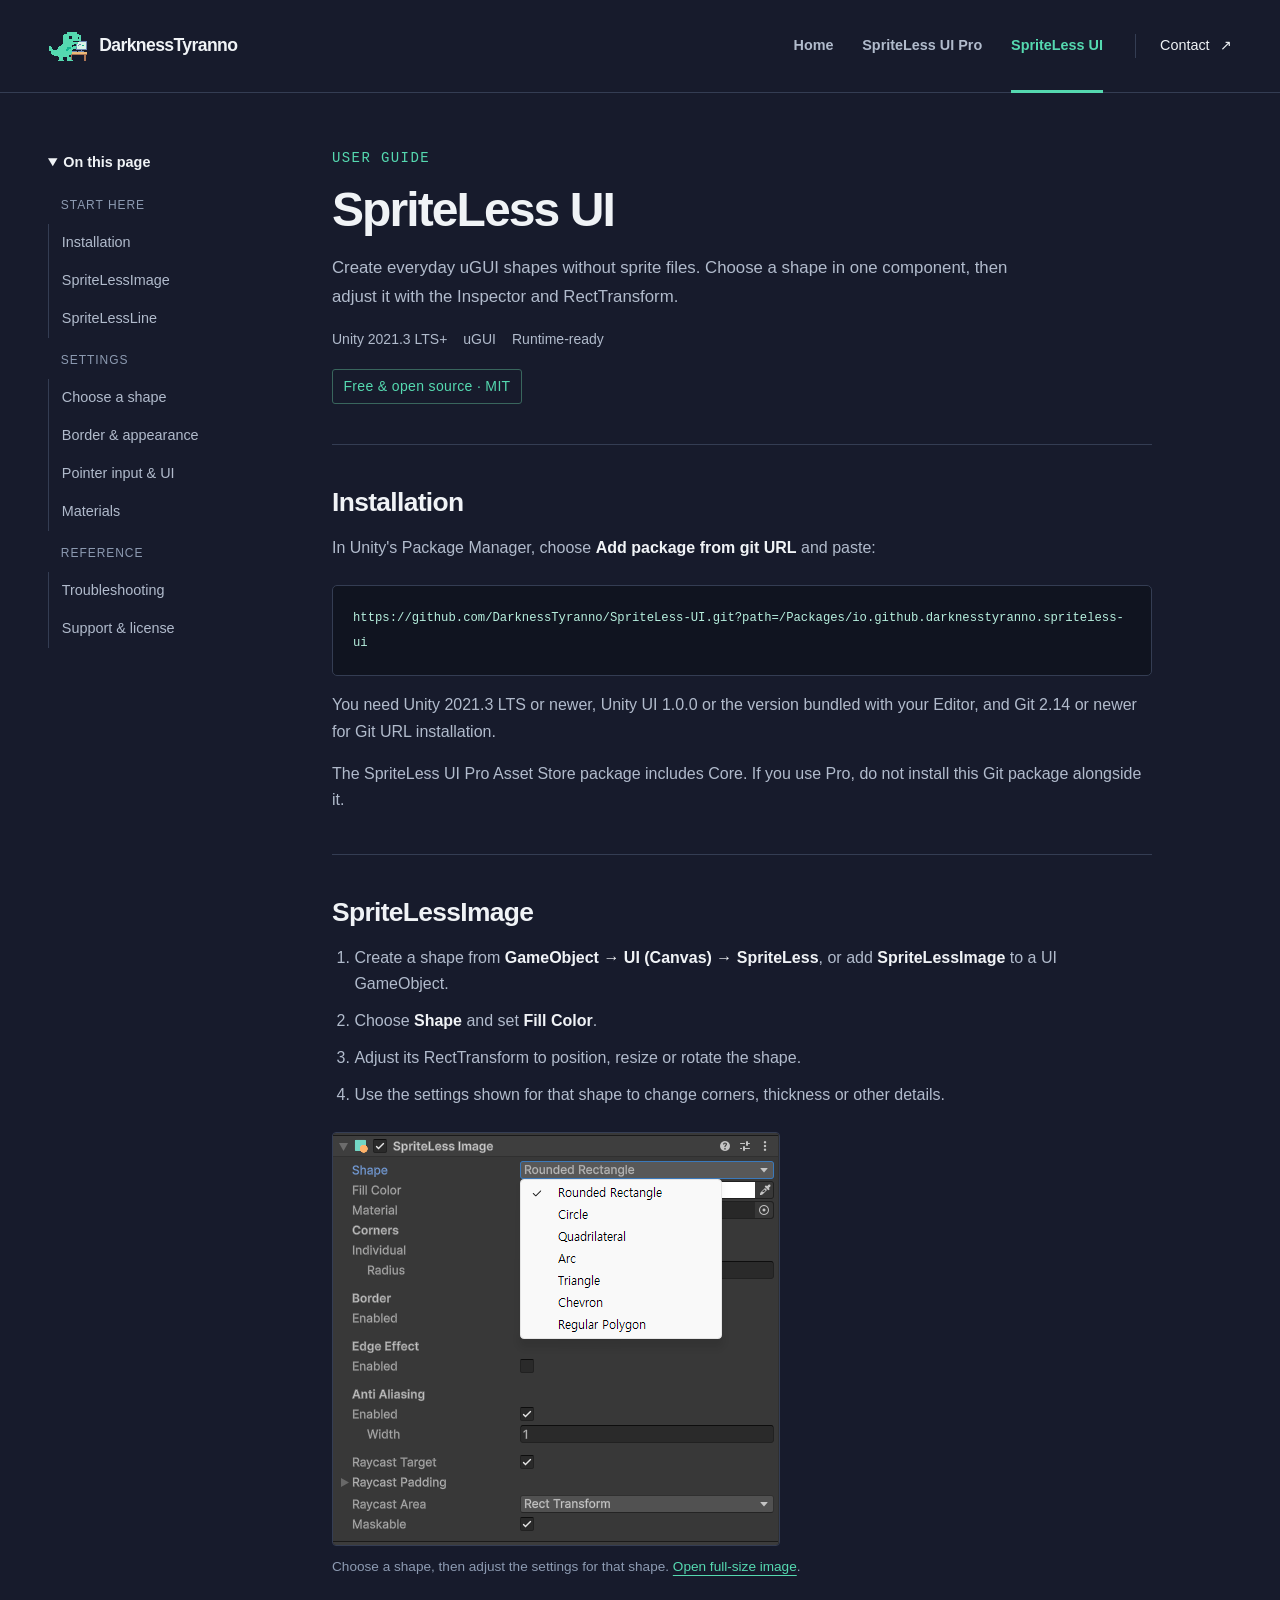
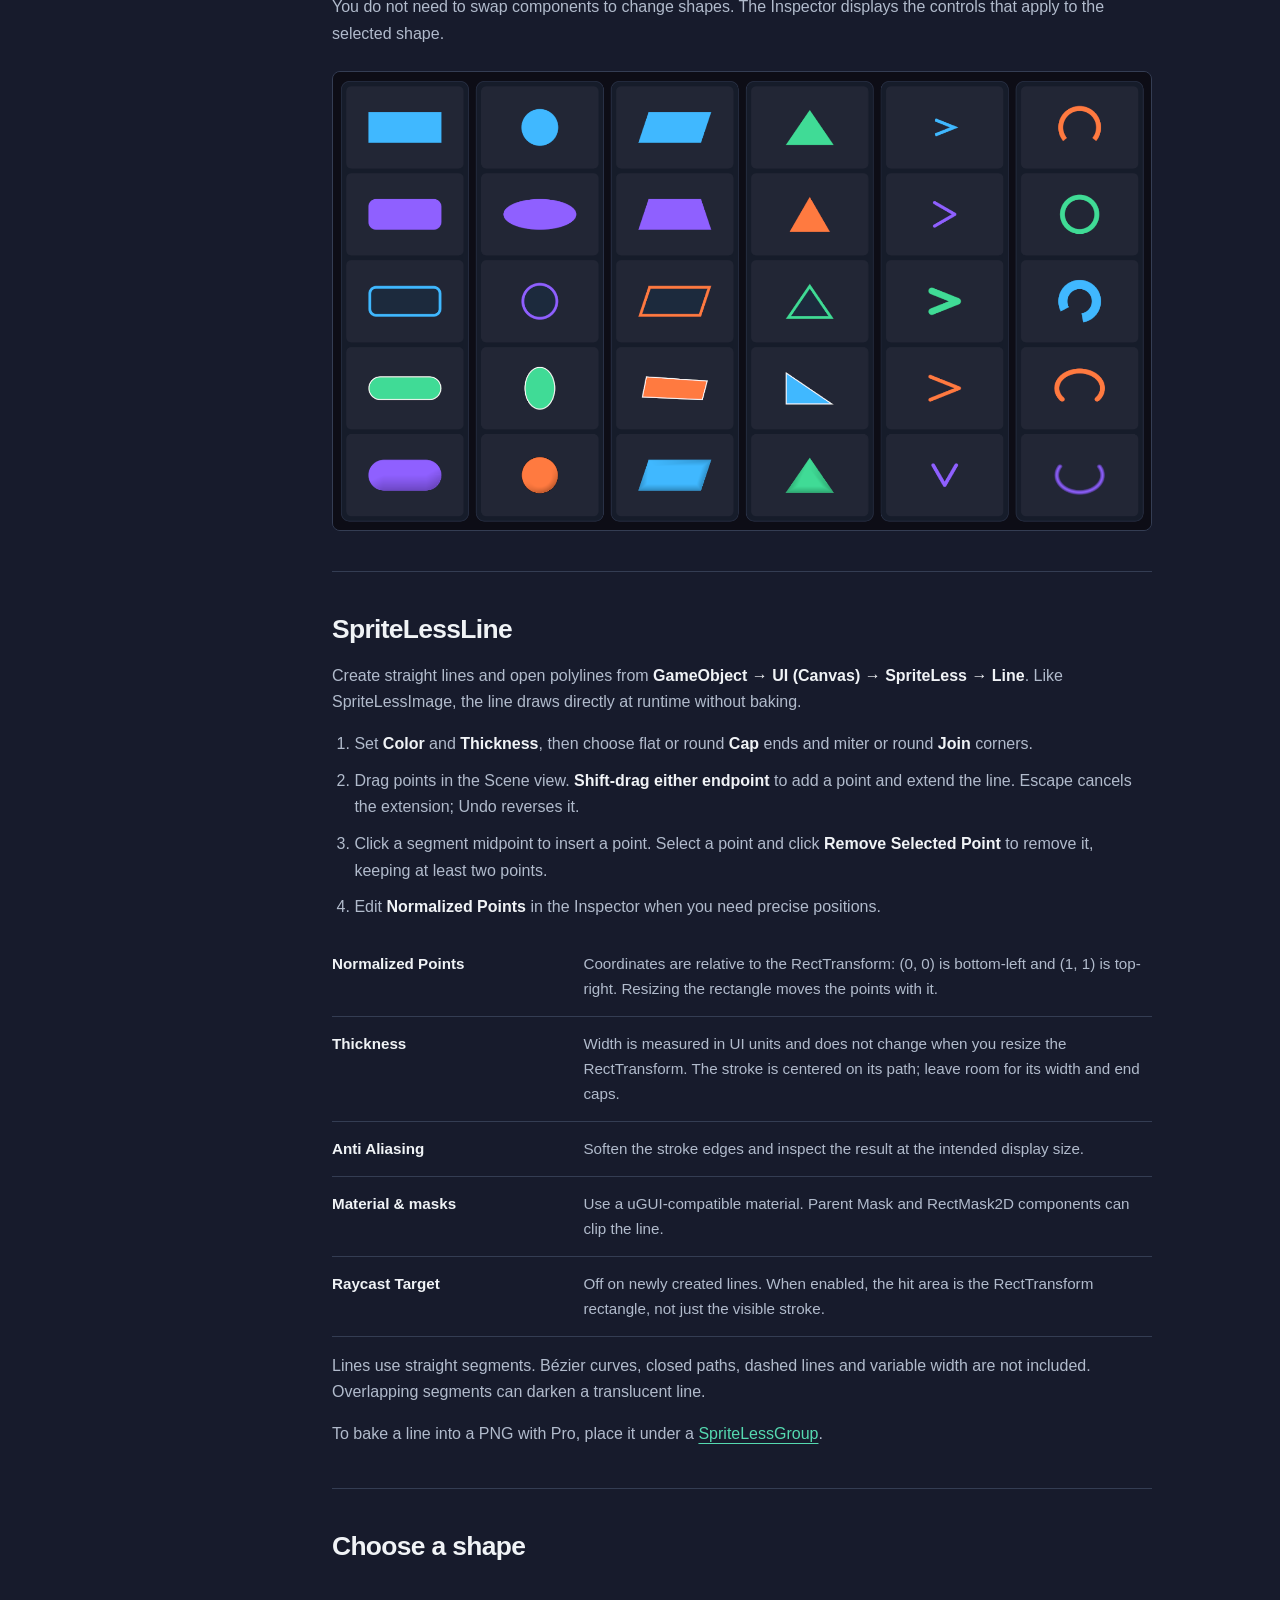
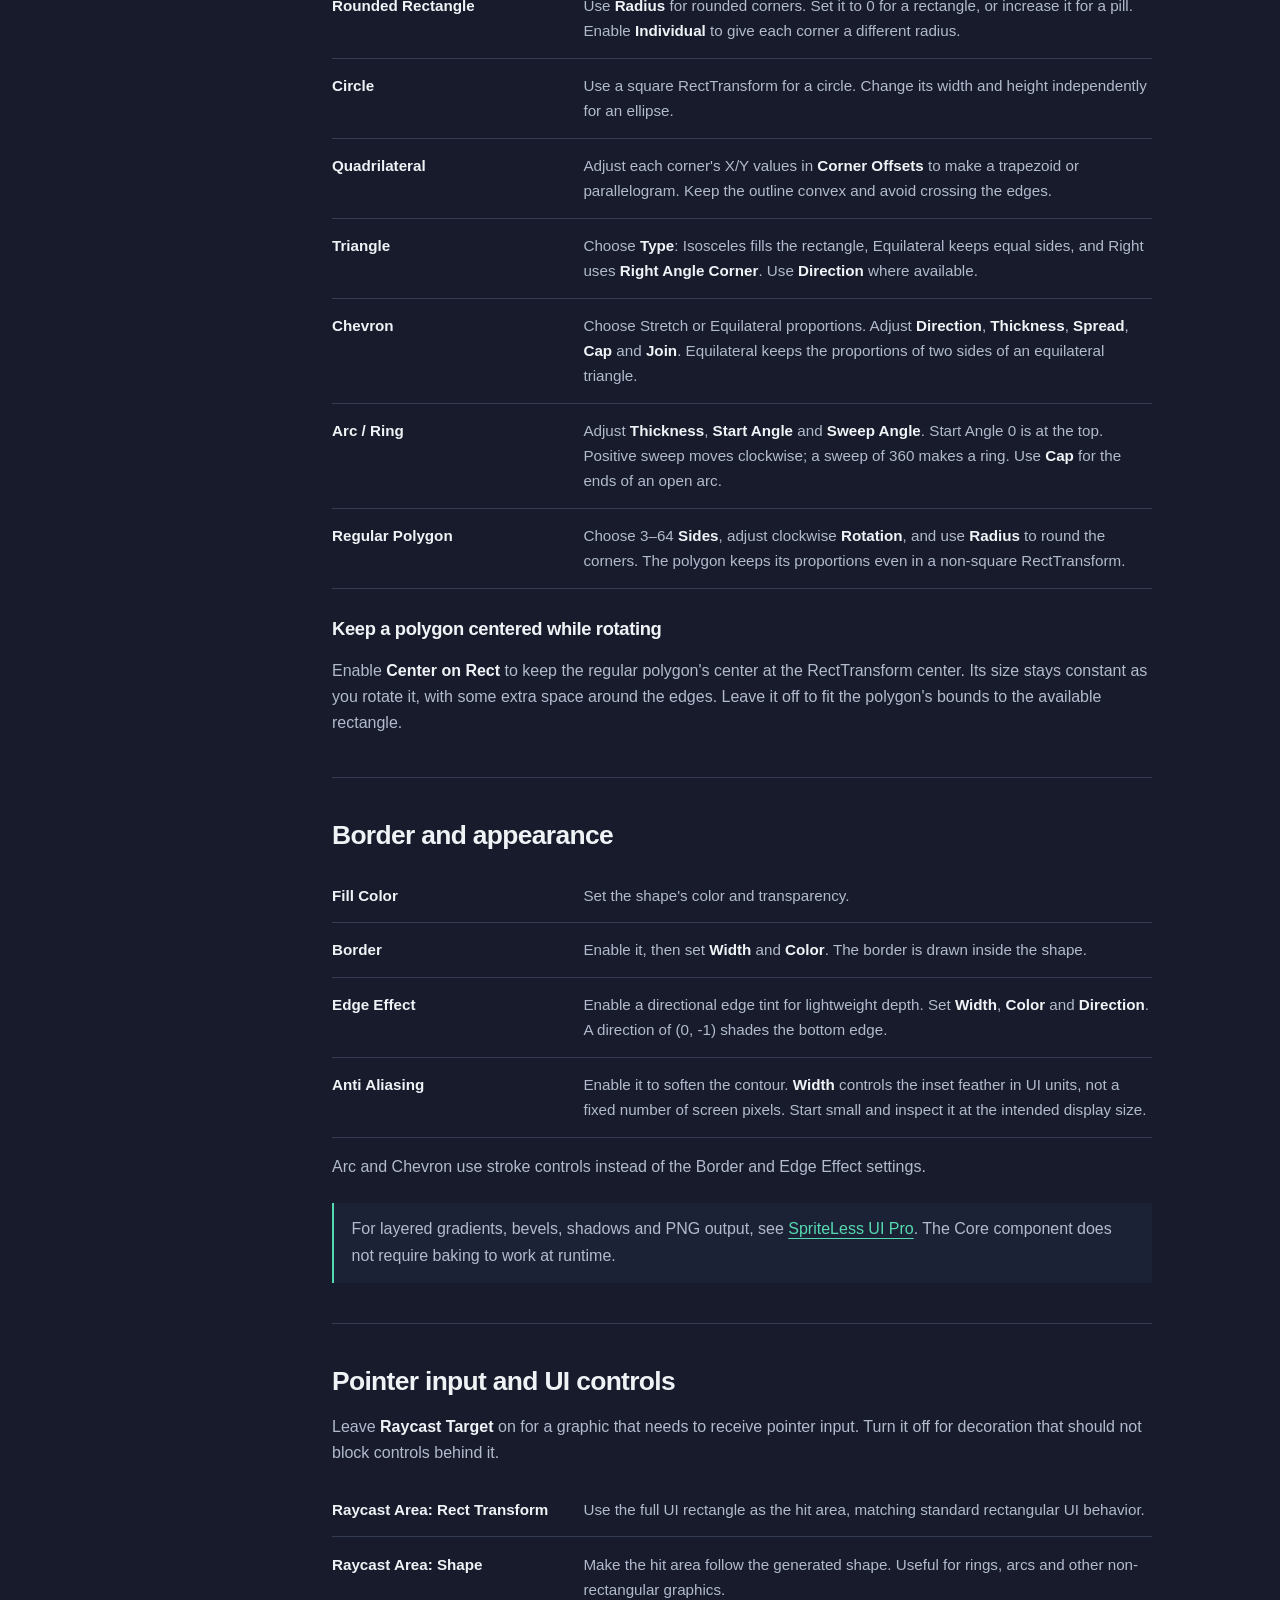
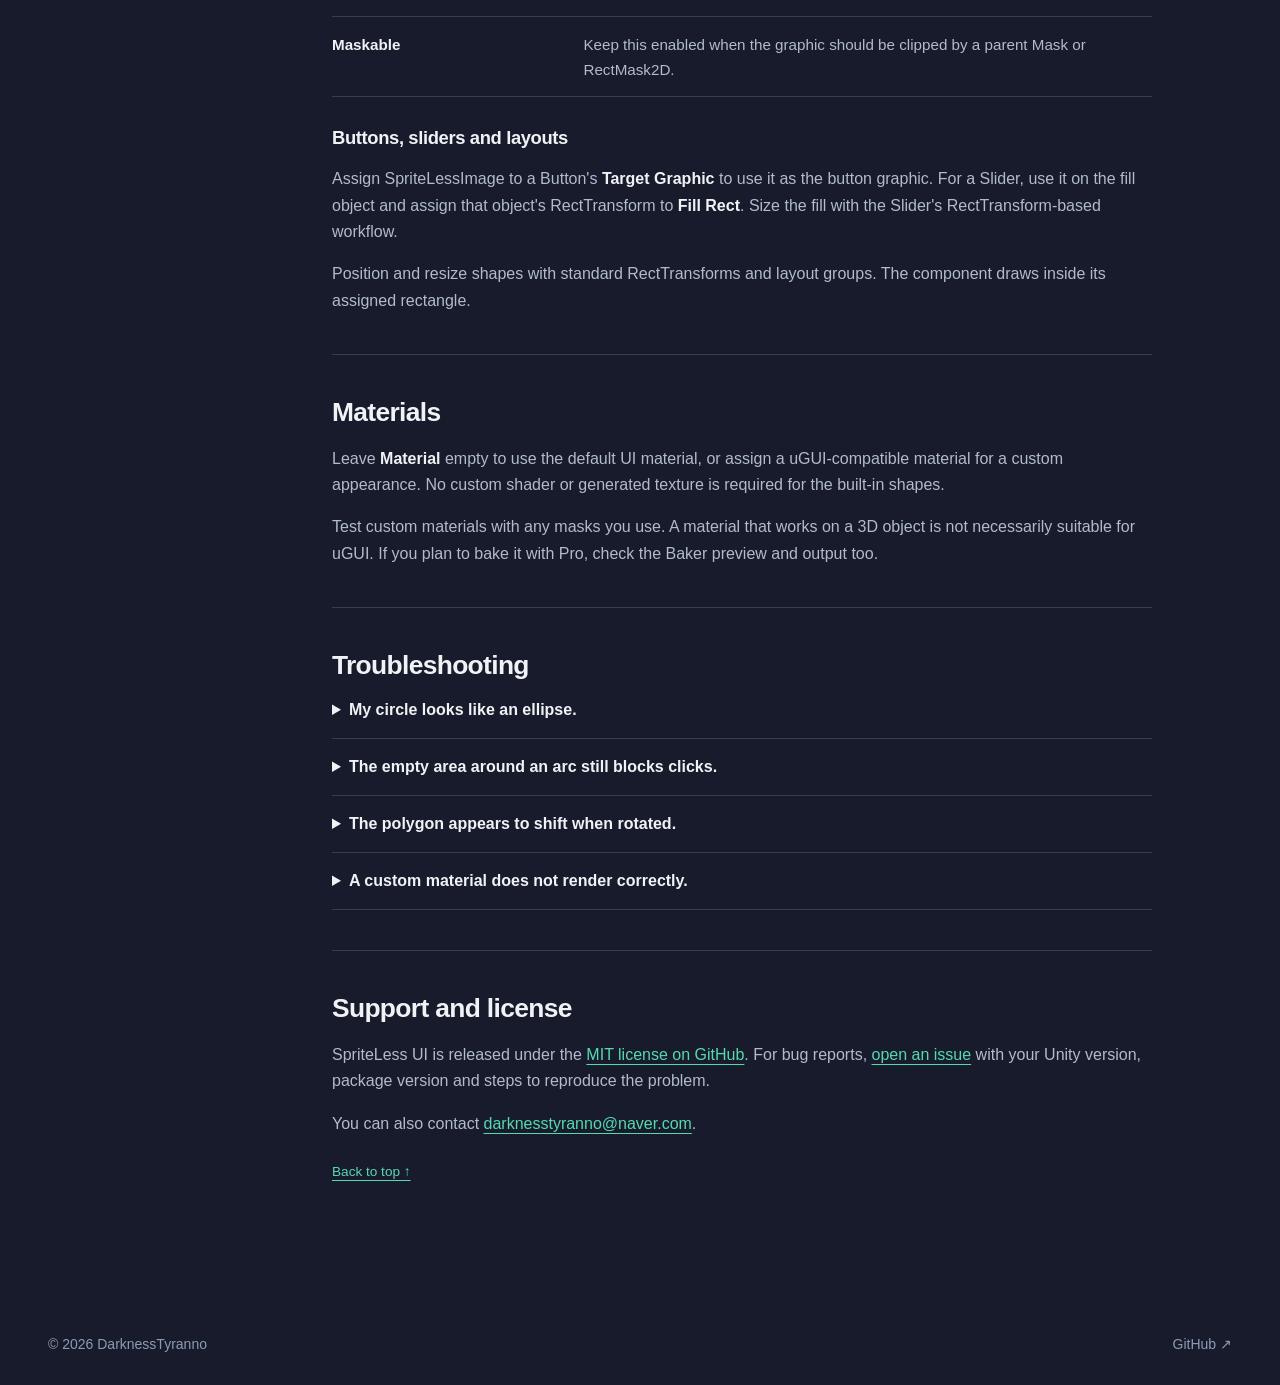
==== commit 1be53a4f: "docs: update guides for bundled Core and supported bake inputs" ====
--- a/spriteless-ui/index.html
+++ b/spriteless-ui/index.html
@@ -3,7 +3,7 @@
 <head>
   <meta charset="utf-8">
   <meta name="viewport" content="width=device-width, initial-scale=1">
-  <meta name="description" content="SpriteLess UI user guide. Install the free Unity package and use SpriteLessImage shapes, borders, rounded corners, materials and shape-aware raycasts.">
+  <meta name="description" content="SpriteLess UI user guide. Use SpriteLessImage shapes and editable SpriteLessLine polylines, with thickness, borders, rounded corners and uGUI materials.">
   <meta name="theme-color" content="#171b2c">
   <title>SpriteLess UI — User Guide | DarknessTyranno</title>
   <link rel="canonical" href="https://darknesstyranno.github.io/spriteless-ui/">
@@ -23,7 +23,7 @@
       <details open>
         <summary>On this page</summary>
         <nav aria-label="User guide contents">
-          <div class="nav-group"><p class="nav-label">Start here</p><a href="#installation">Installation</a><a href="#image">SpriteLessImage</a></div>
+          <div class="nav-group"><p class="nav-label">Start here</p><a href="#installation">Installation</a><a href="#image">SpriteLessImage</a><a href="#line">SpriteLessLine</a></div>
           <div class="nav-group"><p class="nav-label">Settings</p><a href="#shapes">Choose a shape</a><a href="#appearance">Border &amp; appearance</a><a href="#interaction">Pointer input &amp; UI</a><a href="#materials">Materials</a></div>
           <div class="nav-group"><p class="nav-label">Reference</p><a href="#troubleshooting">Troubleshooting</a><a href="#support">Support &amp; license</a></div>
         </nav>
@@ -43,7 +43,7 @@
         <p>In Unity's Package Manager, choose <strong>Add package from git URL</strong> and paste:</p>
         <pre class="code-block"><code>https://github.com/DarknessTyranno/SpriteLess-UI.git?path=/Packages/io.github.darknesstyranno.spriteless-ui</code></pre>
         <p>You need Unity 2021.3 LTS or newer, Unity UI 1.0.0 or the version bundled with your Editor, and Git 2.14 or newer for Git URL installation.</p>
-        <p>If SpriteLess UI is already installed as the Core package for Pro, you do not need a second copy.</p>
+        <p>The SpriteLess UI Pro Asset Store package includes Core. If you use Pro, do not install this Git package alongside it.</p>
       </section>
 
       <section class="doc-section" id="image" aria-labelledby="image-heading">
@@ -57,6 +57,26 @@
         <figure class="doc-screenshot"><a href="../assets/screenshots/core-image.png" aria-label="Open full-size SpriteLessImage Inspector screenshot"><img src="../assets/screenshots/core-image.png" width="446" height="412" loading="lazy" alt="SpriteLessImage Inspector with the Shape menu open, listing the available shapes."></a><figcaption>Choose a shape, then adjust the settings for that shape. <a href="../assets/screenshots/core-image.png">Open full-size image</a>.</figcaption></figure>
         <p>You do not need to swap components to change shapes. The Inspector displays the controls that apply to the selected shape.</p>
         <figure class="core-preview"><img src="../assets/core-shapes.png" width="1562" height="875" loading="lazy" alt="Examples of rectangles, circles, quadrilaterals, triangles, chevrons and arcs with different appearances."></figure>
+      </section>
+
+      <section class="doc-section" id="line" aria-labelledby="line-heading">
+        <h2 id="line-heading">SpriteLessLine</h2>
+        <p>Create straight lines and open polylines from <strong>GameObject → UI (Canvas) → SpriteLess → Line</strong>. Like SpriteLessImage, the line draws directly at runtime without baking.</p>
+        <ol>
+          <li>Set <strong>Color</strong> and <strong>Thickness</strong>, then choose flat or round <strong>Cap</strong> ends and miter or round <strong>Join</strong> corners.</li>
+          <li>Drag points in the Scene view. <strong>Shift-drag either endpoint</strong> to add a point and extend the line. Escape cancels the extension; Undo reverses it.</li>
+          <li>Click a segment midpoint to insert a point. Select a point and click <strong>Remove Selected Point</strong> to remove it, keeping at least two points.</li>
+          <li>Edit <strong>Normalized Points</strong> in the Inspector when you need precise positions.</li>
+        </ol>
+        <dl class="doc-fields">
+          <div><dt>Normalized Points</dt><dd>Coordinates are relative to the RectTransform: (0, 0) is bottom-left and (1, 1) is top-right. Resizing the rectangle moves the points with it.</dd></div>
+          <div><dt>Thickness</dt><dd>Width is measured in UI units and does not change when you resize the RectTransform. The stroke is centered on its path; leave room for its width and end caps.</dd></div>
+          <div><dt>Anti Aliasing</dt><dd>Soften the stroke edges and inspect the result at the intended display size.</dd></div>
+          <div><dt>Material &amp; masks</dt><dd>Use a uGUI-compatible material. Parent Mask and RectMask2D components can clip the line.</dd></div>
+          <div><dt>Raycast Target</dt><dd>Off on newly created lines. When enabled, the hit area is the RectTransform rectangle, not just the visible stroke.</dd></div>
+        </dl>
+        <p>Lines use straight segments. Bézier curves, closed paths, dashed lines and variable width are not included. Overlapping segments can darken a translucent line.</p>
+        <p>To bake a line into a PNG with Pro, place it under a <a href="../spriteless-ui-pro/#group">SpriteLessGroup</a>.</p>
       </section>
 
       <section class="doc-section" id="shapes" aria-labelledby="shapes-heading">
